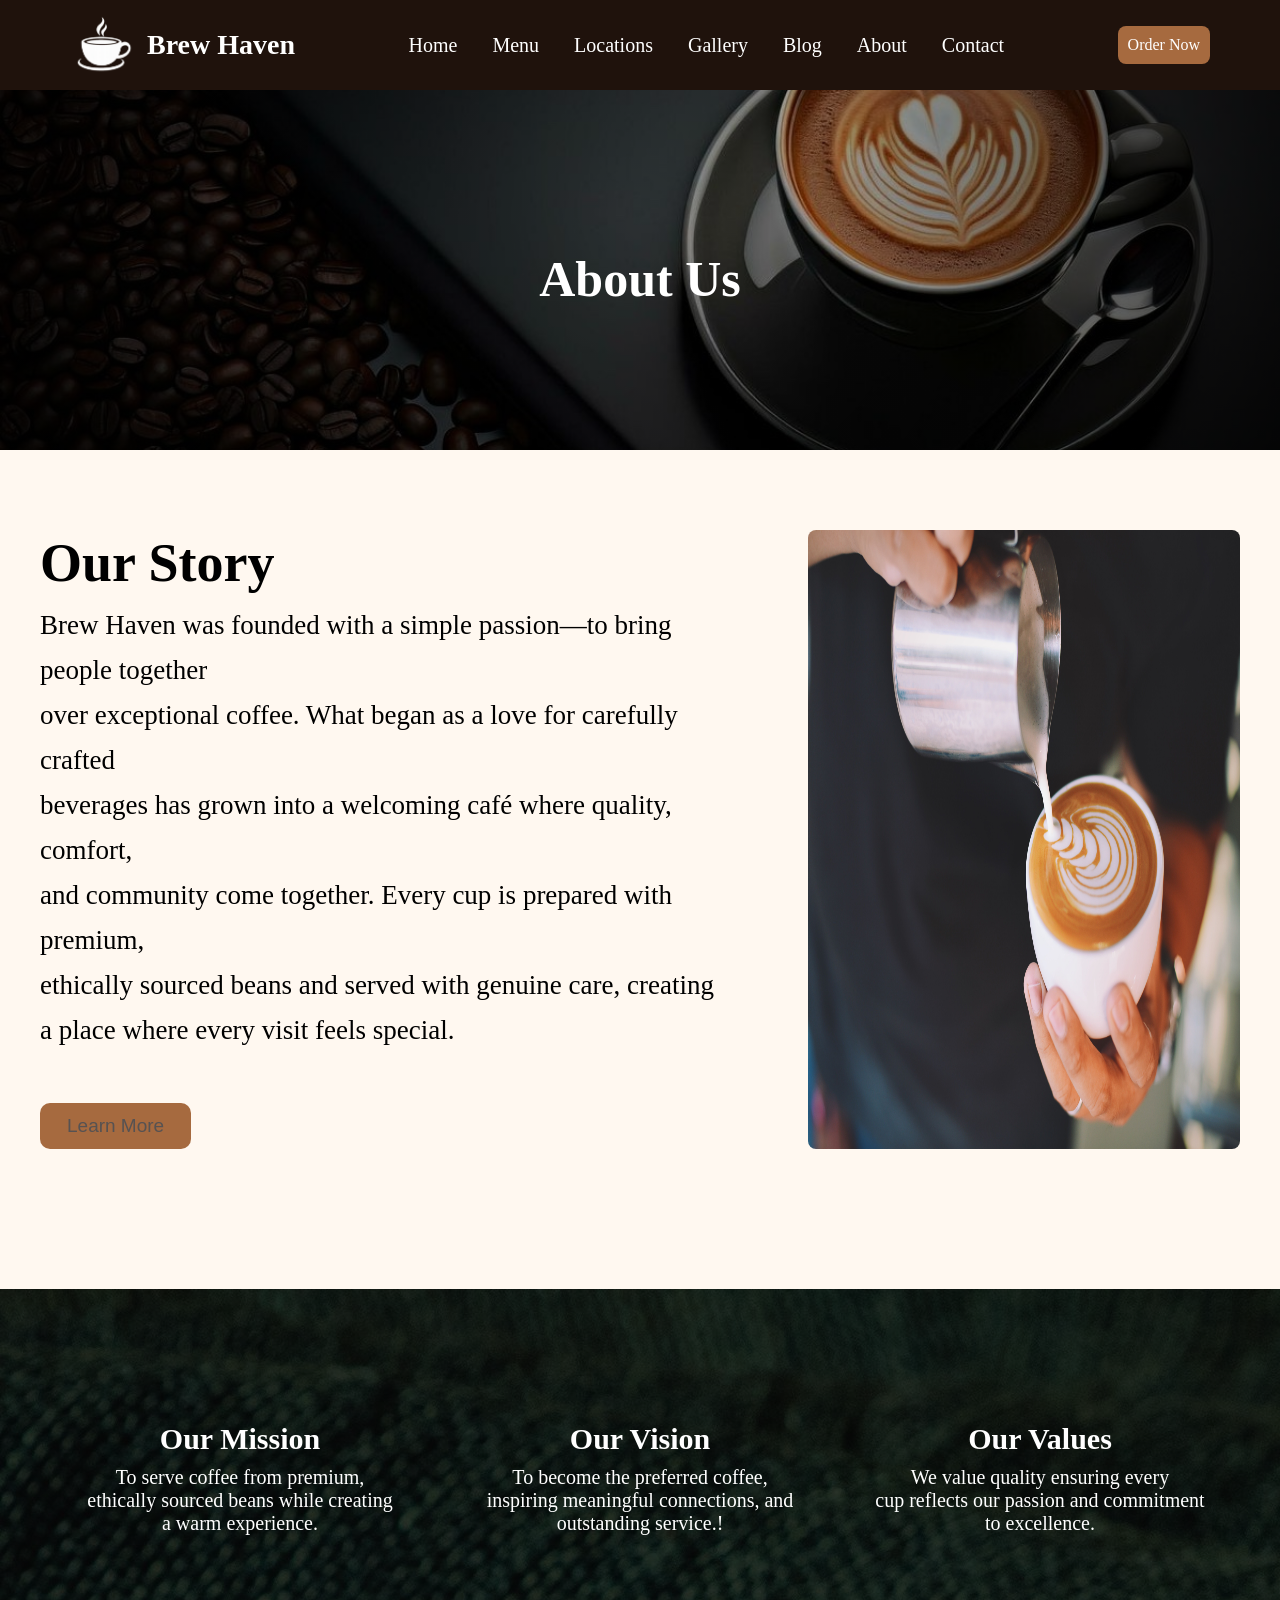
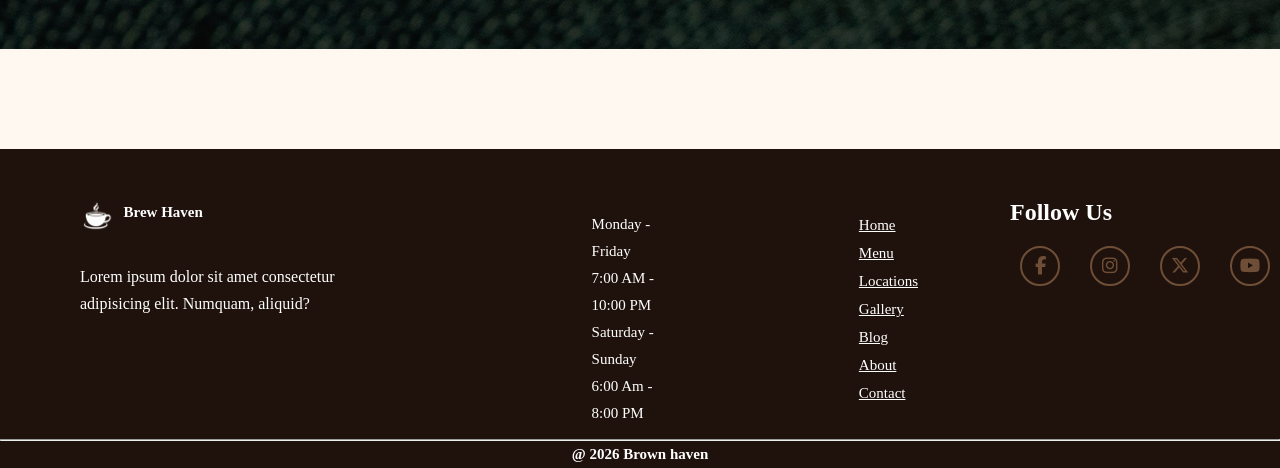
==== about.html @ 43dc7572 "first commit" ====
<!DOCTYPE html>
<html lang="en">
<head>
    <meta charset="UTF-8">
    <meta name="viewport" content="width=device-width, initial-scale=1.0">
    <title>MyCoffee Shop</title>
    <link rel="stylesheet" href="style.css">
    <link rel="stylesheet" href="https://cdnjs.cloudflare.com/ajax/libs/font-awesome/6.7.2/css/all.min.css">
</head>
<body>
    <header>
        <nav class="navbar">
            <!--Logo and the h1 -->
            <div class="logo">
                 <img src="22img/logo.png" alt="logo">
                <h2>Brew Haven</h2>
            </div>

            <!--Navogation bar menus using ul list and also a class nav-links-->
            <ul class="nav-links">
                <li><a href="index.html">Home</a></li>
                <li><a href="menu.html">Menu</a></li>
                <li><a href="location.html">Locations</a></li>
                <li><a href="gallery.html">Gallery</a></li>
                <li><a href="blog.html">Blog</a></li>
                <li><a href="about.html">About</a></li>
                <li><a href="contact.html">Contact</a></li>

            </ul>
            <!--Button using a link and a calss order-btn -->
            <a href="#" class="order-btn"> Order Now</a>
        </nav>
    </header>

    <section class="hero-about">
        <h1>About Us</h1>
    </section>

    <section class="our-story">
        <div class="story-text">
            <h3>Our Story</h3>
            <p>Brew Haven was founded with a simple passion—to bring people together <br>
                over exceptional coffee. What began as a love for carefully crafted <br>
                 beverages has grown into a welcoming café where quality, comfort, <br>
                  and community come together. Every cup is prepared with premium, <br>
                   ethically sourced beans and served with genuine care, creating  <br>
                   a place where every visit feels special.</p>
             <button>
                Learn More
             </button>
        </div>
      
        
       <img src="22img/2.jpg" alt="">
   
       
       
    </section>

    <section class="about-goal">
        <div class="goals">
         <img src="" alt="">
         <h3>Our Mission</h3>
         <p> To serve coffee from premium, <br>
            ethically sourced beans while creating <br>
              a warm experience.</p>
        </div>

         <div class="goals">
         <img src="" alt="">
         <h3>Our Vision</h3>
         <p>To become the preferred coffee, <br>
            inspiring meaningful connections, and <br>
            outstanding service.!</p>
        </div>


         <div class="goals">
         <img src="" alt="">
         <h3>Our Values</h3>
         <p>We value quality ensuring every  <br>
            cup  reflects our passion and   commitment  <br>
             to excellence.</p>
        </div>
    </section>
     <footer>
   <div class="footers">
    <div class="one-footer">
       <div class="f-logo">
        <img src="22img/logo.png" alt="">
        <h3>Brew Haven</h3>
       </div>

       <p>Lorem ipsum dolor sit amet consectetur <br> adipisicing elit. Numquam, aliquid?</p>

    </div>

      <div class="opening-h">
       <p>Monday - Friday <br> 7:00 AM - 10:00 PM</p> 
       <p>Saturday - Sunday <br> 6:00 Am - 8:00 PM</p>
    </div>

    <div class="links">
           <ul class="ul-footer">
                <li><a href="index.html">Home</a></li>
                <li><a href="menu.html">Menu</a></li>
                <li><a href="location.html">Locations</a></li>
                <li><a href="gallery.html">Gallery</a></li>
                <li><a href="blog.html">Blog</a></li>
                <li><a href="about.html">About</a></li>
                <li><a href="contact.html">Contact</a></li>
            </ul>
    </div>

  


    <div class="social">
    <h2>Follow Us</h2>

    <div class="f-icon">
    <a href="https://www.facebook.com/" target="_blank">
        <i class="fa-brands fa-facebook-f"></i>
    </a>

    <a href="https://www.instagram.com/" target="_blank">
        <i class="fa-brands fa-instagram"></i>
    </a>

    <a href="https://x.com/" target="_blank">
        <i class="fa-brands fa-x-twitter"></i>
    </a>

    <a href="https://www.youtube.com/" target="_blank">
        <i class="fa-brands fa-youtube"></i>
    </a>
</div>
    </div>
   </div>

   <hr>
   <h5>@ 2026 Brown haven</h5>
   </footer>

</body>
</html>
---- style.css ----
*
{
    margin: 0;
    padding: 0;
    box-sizing: border-box;
}

body
{
    background-color: #FFF8F0;

}
/*Navbar there is a header inside the it a nav with a class 
(navbar) a div for img logo and a h2 so then a ul with class(nav-links) inside navigation bar or menu
and lastly a link a with class (order-btn) for button   */
.navbar
{
    width: 100%;
    height:90px;
    background: #1f120c;
    display: flex;
    justify-content: space-between;
    align-items: center;
    padding: 0 70px;
    position:fixed;
    z-index: 1000;
    
}

.logo
{
    display: flex;
    align-items: center;
    justify-content: center;
    gap: 10px;
}
.logo img
{
    width: 67px;
}
.logo h2
{
    color: white;
    font-size: 28px;
    font-weight: 600;

}
.nav-links
{
    display: flex;
    list-style: none;
    gap: 35px;
}

.nav-links a
{
    text-decoration: none;
    color: white;
    font-size: 20px;
    transition: .3s;
}

.nav-links a:hover
{
    color: #d4a373;
}
.order-btn
{
    text-decoration: none;
    background-color: #a66a3f;
    color:white;
    border-radius: 8px;
    transition: .3s;
    padding: 10px;
    font-size: 16px;
}
.order-btn:hover
{
    background: #8a5731;
}

/* it is the first section (hero) 
here used only a h1 and  a p and a button link */

.hero
{
   background-image: url(22img/bg1.png); 
   background-position: ;
   background-repeat: no-repeat;
   background-size:cover;
   width: 100%;
   height: 70vh;
   padding-top: 90px;
   padding-left: 200px;
   padding-top: 200px;
}
.hero h1
{
   font-size: 80px;
   color: white;
}

.hero p
{
  color: white;
  margin-bottom: 50px;
  line-height: 3vh;
  margin-top: 20px;
  font-size: 23px;
  word-spacing: 5px;
}
.btnn 
{
   font-size: 23px;
   color: white;
   border-radius: 7px;
   padding: 14px;
   background:#A66A3F ;
    

}

.btnn:hover
{
  background: #bf8155;
}

.hero a 
{
   text-decoration: none; 
  
  
}

/*  icon-box  
here is div class (cards)  
and another div class (card) 
inside the card are a img , h3 and p 
so overall inside the cards there is 
4 card */

.icon-box
{
  background-color: antiquewhite;
  
}

.cards
{
    display: flex;
    gap:10px;
    justify-content: center;
    
    
}
.card
{
    padding: 20px;
    justify-content: center;
    align-items: center;
    text-align: center;

}
.card h3 
{
   padding: 0;
   
}
.card p
{
    padding: 0;
    
}
.card img
{
    width: 30%;
    opacity: 0.7;
    transition: .10s;

}
.card img:hover
{
     transform: translateY(-10px);
    
}

/* Main s
section class (home-section) 
 on the left side an img
 and rigth side the text (h3 and p)
 and a button class(home-btn) link */

.main
{
    background-color: #FFF8F0;
}
.home-section
{
    display: flex;
    margin-top: 100px;
    justify-content: center;
    gap: 90px;
}
.home-section img
{
    width: 30%;
    border-radius: 7px;

}
.home-section h3
{
    font-size: 35px;
    margin-bottom: 20px;
    margin-top: 40px;
}
.home-section p
{
    font-size: 20px;
    line-height: 4vh;
   
}
.home-btn
{
    background-color: #bf8155;
    padding:14px 20px;
    border-radius: 7px;
    border: none;
    margin-top: 30px;
    font-size: 20px;
    
}
.home-btn a
{
    text-decoration: none;
    color: white;
    padding: 17px;
}
.home-btn:hover
{
    background: #d4a373;

}

/* section class popular-coffee
ohhhhhhhhhhhhh god 
soo in this section the main section is popular-coffee
and inside  div class coffee
inside img , h3, h4 
so there is 4 div class coffee*/

.popular-coffee
{
    display: grid;
    grid-template-columns: repeat(4,2fr);
    gap: 10px;
    text-align: center;
    justify-content: center;
    margin-top: 40px;
    gap: 40px;

    
    
}

.all
{
    text-align: center;
    margin-top: 80px;
    
}
.all h2
{
    font-size: 50px;
    position: relative;
     transition: 0.3s;
}

.all h2:hover
{
    color: #8a5731;
}

.all h2:hover::after 
{
    content: "";
    width: 20%;
    height: 2px;
    background:#8a5731;
    position: absolute;
    bottom: -5px;
    left: 50%;
    transform: translateX(-50%);

}

.coffee
{
    background-color: antiquewhite;
    width: 70%;
    margin: 0 auto;
    box-shadow: 5px 5px 20px rgb(229, 193, 157);
    transition: 0.5s;
}

.coffee:hover
{
  transform:translateY(20px);
}
.coffee h3 
{
   font-size: 22px;
}
.coffee h4
{
    font-size: 15px;
    color: #8a5731;
    margin-bottom: 20px;
}
.coffee img
{
    object-fit: cover;
   width:100% ;
   border-radius: 5px;

}

/*featured menu 
in this section first we have a group of buttons
there is 5 buttons without link so 
 the button div class is buttons
 and then we have our menu div it is the main menu of menu-card div 
 so inside the menu-card is a img 
 h3, h4 and a button
 so there are 5 menu-card div*/

 .featured-menu
{
  
  text-align: center;
  margin-top: 100px;
}

 .featured-menu h2
 {
    font-size: 50px;
    margin-bottom: 24px;
 }

.buttons button
{
    background-color: antiquewhite;
    padding: 13px 36px;
    border: none;
    font-size: 16px;
    border-radius: 10px;
    margin: 12px;

}

.buttons button:hover
{
    background-color: #a66a3f;
    color:antiquewhite;
}
.menus
{
    margin: 0 auto;
    width:70%;
    display: grid;
    grid-template-columns: repeat(4,2fr);
    margin-top: 40px;
    gap: 2px;
    column-gap: 50px;
    row-gap: 40px;  

}
.menu-card
{
     background:  antiquewhite;
     border-radius: 10px;
     box-shadow: 3px 3px 17px rgb(238, 206, 174);
     transition:0.5s ;
    
}
.menu-card:hover
{
    transform: translateY(12px);
}

.menu-card img
{
   width:100%;
   object-fit: cover;
    border-radius: 5px;
}
.menu-card button
{
    background-color:  #a66a3f;
    padding: 8px 18px;
    border: none;
    font-size: 12px;
    border-radius: 10px;
    margin: 12px;

}
.menu-card button:hover
{
    background-color: #d4a373;
    color:antiquewhite;
}

/*customer section
here is a div class (review) inside this section
so we have 3 review div 
inside each p, h3 and img */

.customer
{
    display: grid;
    grid-template-columns: repeat(3,1fr);
    gap:30px;
    margin-top: 100px;
    justify-content: center;
    text-align: center;
    background-color: rgb(253, 243, 229);
    padding: 70px;
   
    
}
.review
{
   background-color: #FFF8F0;
   width:70%;
   height: 27vh;
   border-radius:0  100px 20px;
    margin-left: 100px;
    box-shadow: 3px 3px 17px rgb(238, 206, 174);
    opacity: 1;
}

.review:hover
{
    background-color: #fffdfb;;
}
.review img
{
    
    width: 16%;
    justify-content:center;
    border-radius: 50%;
    margin-left: 200px;
    
}
.review h3
{
    font-size: 15px;
    margin-top: 20px;
    margin-bottom: -25px;
    margin-right: 100px;
}
.review p
{
    font-size: 20px;
    margin-bottom: 30px;
    margin-top: 50px;
    text-align: start;
    padding: 0 20px;
}

/*newsletter 
inside this section here is a div class (news-text)
so inside the news-text here is a h2, p and two input 
and done */ 

.newsletter
{
   margin-top: 100px;
   background-image: url(22img/bgg1.png);
   background-repeat: no-repeat;
   margin-bottom: -10px;

   width: 100%;
   height: 15vh;
   color: white;
   padding: 170px;
}

.news-text h2 
{
    color: white;
}
input[type="email"] 
{
    background-color:white ;
    padding: 10px 60px;
    border:none;
    border-radius: 8px;
    margin-top: 20px;
}

input[type="submit form"]
{
  background-color:white ;
    padding: 10px 10px;
    border:none;
    border-radius: 8px;
    margin-top: 20px;
}
input:hover
{
    background-color: #a66a3f;
    
}
input::placeholder
{
  text-align: start;
}


/*Footerrrrr
ohhhhh finallyyy
*/

footer
{
   background-color: #1f120c;
   color: white;
    line-height: 3vh;

   
  
}
footer h5
{
    text-align: center;
    font-size: 15px;
  
}
.footers
{
    display: flex;
    gap: 80px;
    background-color: #1f120c;
    color: white;
    padding-top: 50px;
    
}
.one-footer
{
   margin-left: 80px ;
}

.f-logo
{
    display: flex;
    gap: 10px;
    margin-bottom: 30px;
}
.f-logo img
{
    width: 8%;
    justify-content: center;
    align-items: center;
}
.f-logo h3
{
    font-size: 15px;
   

}

/* footer second 
links*/

.links
{
    color: white;
     padding: 12px;
}
.ul-footer a
{
    color: white;
    
    font-size: 15px;
   
}
.ul-footer
{
   list-style: none;

}

.ul-footer a:hover
{
    background-color: antiquewhite;
    color: black;
   

}

/*opening-h */
.opening-h
{
    font-size: 15px;
    padding: 12px;
    margin-right: 80px;
}
.f-icon {
    display: flex;
    gap: 10px;
    margin-top: 10px;
}

.f-icon a {
    width: 40px;
    height: 40px;
    border: 2px solid #6F4E37;
    color: #6F4E37;
    border-radius: 50%;
    text-decoration: none;
    font-size: 18px;
    transition: .3s;
     display: flex;
    justify-content: center;
    align-items: center;
    gap: 20px;
    margin: 10px;
}

.f-icon a:hover{
    background: #6F4E37;
    color: white;
    transform: translateY(-5px);
}
/* About Page
hero-about section
*/
.hero-about
{
   background-image:  radial-gradient(circle, rgba(0,0,0,0.2), rgba(0,0,0,0.8)),url(22img/n1.jpg); 
   background-position:top ;
   background-repeat: no-repeat;
   background-size:cover;
   width: 100%;
   height: 50vh;
   padding-top: 250px; 
  
 
}
.hero-about h1
{
    color: white;
    text-align: center;
    font-size: 50px;
    align-items: center;
    justify-content: center;
    
}

/* */

.our-story
{
    display: flex;
    justify-content: center;
    padding: 40px;
    gap: 80px;
    margin-top: 40px;

}

.story-text
{
    line-height: 3vh;
}
.story-text h3
{
    font-size: 54px;
    margin-bottom: 26px;
    margin-top: 20px;
}
.story-text p
{
    font-size: 27px;
    line-height: 5vh;
}
.story-text button
{
    background-color:  #a66a3f;
    padding: 12px 27px;
    border: none;
    font-size: 19px;
    border-radius: 10px;
    margin-top: 50px;

}
.story-text button:hover
{
    background-color: #d4a373;
    color:antiquewhite;
}



.our-story img
{
  width: 36%;
  border-radius: 8px;
   
}

/*about-goal  background-color: #fffdfb;;
 */

.about-goal
{
    display: grid;
    grid-template-columns: repeat(3,1fr);
    justify-content: center;
    align-items: center;
    padding: 40px;
    text-align: center;
    margin-bottom: 100px;
    margin-top: 100px;
   background-image:  linear-gradient(rgba(0,0,0,0.7), rgba(0,0,0,0.7)),url(22img/b.jpg);
   background-repeat:no-repeat;
   width: 100%;
   height: 40vh;
   color: white;
   background-attachment:scroll;
    
}
.about-goal p
{
    font-size:20px ;
    margin-top: 10px;
}
.about-goal h3
{
    font-size: 30px;
}

/*contact page */
.contact-hero
{
   background-image:  radial-gradient( rgba(0,0,0,0.8), rgba(0,0,0,0.8)),url(22img/been.jpg); 
   background-position:bottom;
   background-repeat: no-repeat;
   background-size:cover;
   width: 100%;
   height: 50vh;
   padding-top: 250px; 
   color: white;
   text-align: center;
   font-size:50px ; 
}
.contact
{
    padding: 200px;
    display: flex;
    gap: 50px;
}

.form
{
   margin-left: 140px;
   background-color: #f9e1cece ;
   border-radius: 10px;
   padding: 50px;
}
input[type="text"],textarea,input[type="email"]
{
    background-color: #f9eee6;
    border: 2px solid #ccad94;
    border-radius: 5px;
    padding: 10px;
    margin: 5px;
    font-size: 20px;
}

.text-form input,button
{
   padding: 12px 44px;
   color: rgb(86, 82, 82);

}
::placeholder
{
    text-align: start;
    font-size: 16px;
}
.sub input
{
   padding: 12px 200px; 
   
}
.form button
{
   padding: 12px 240px;  
   background-color: #88462a;
   border: none;
    border-radius: 5px;
    margin: 5px;
    font-size: 20px;
    color: #FFF8F0;

}
.form button:hover
{
  background-color: #f9eee6;
  color: #a09895;
}
/* */
.information
{
    font-size: 26px;
    line-height: 6vh;
}

.map {
    width: 100%;
    height: 450px;
    border-radius: 15px;
    overflow: hidden;
}

.map iframe {
    width: 100%;
    height: 100%;
    border: none;
}

/*menu page
section menu-hero 
inside a h1  */
.menu-hero
{
   background-image:  radial-gradient( rgba(0,0,0,0.6), rgba(0,0,0,0.8)),url(22img/6.jpg); 
   background-position:bottom;
   background-repeat: no-repeat;
   background-size:cover;
   width: 100%;
   height: 50vh;
   padding-top: 250px; 
   color: white;
   text-align: center;
   font-size:50px ;
}
.blank
{
    background-color:  #FFF8F0;
    width: 100%;
    padding: 100px;
}

/*location-hero */

.location-hero
{
  background-image:  radial-gradient( rgba(0,0,0,0.8), rgba(0,0,0,0.8)),url(22img/4.jpg); 
   background-position:auto;
   background-repeat: no-repeat;
   background-size:cover;
   width: 100%;
   height: 50vh;
   padding-top: 250px; 
   color: white;
   text-align: center;
   font-size:50px ;

}
.locations
{
    margin: 0 auto;
    width:80%;
    height: 35vh;
    display: grid;
    grid-template-columns: repeat(4,2fr);
    margin-top: 40px;
    gap: 2px;
    column-gap: 50px;
    row-gap: 40px; 
    margin-top: 80px; 
    margin-bottom: 60px;
    text-align: center;

}
.location-cards
{
     background:  antiquewhite;
     border-radius: 10px;
     box-shadow: 3px 3px 17px rgb(238, 206, 174);
     transition:0.5s ;
    
}
.location-cards:hover
{
    transform: translateY(12px);
}

.location-cards img
{
   width:100%;
   object-fit: cover;
    border-radius: 5px;
}
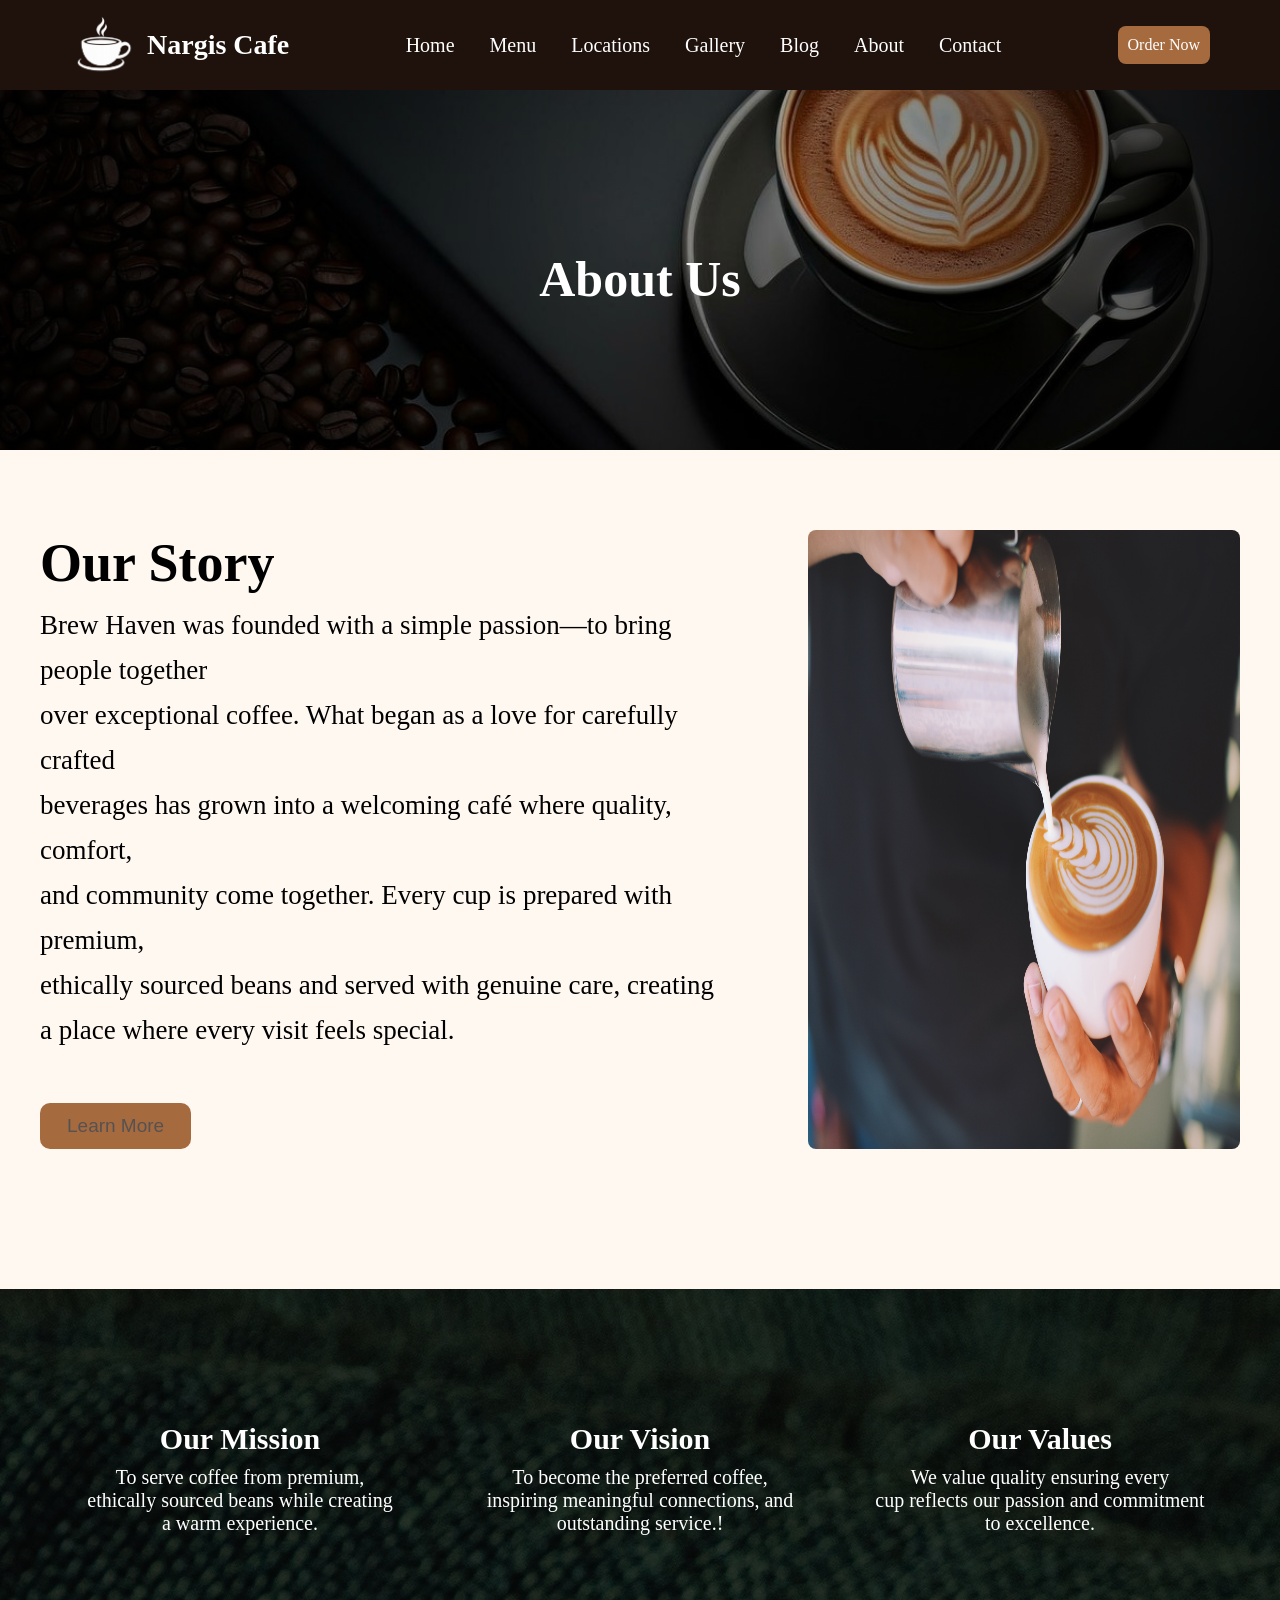
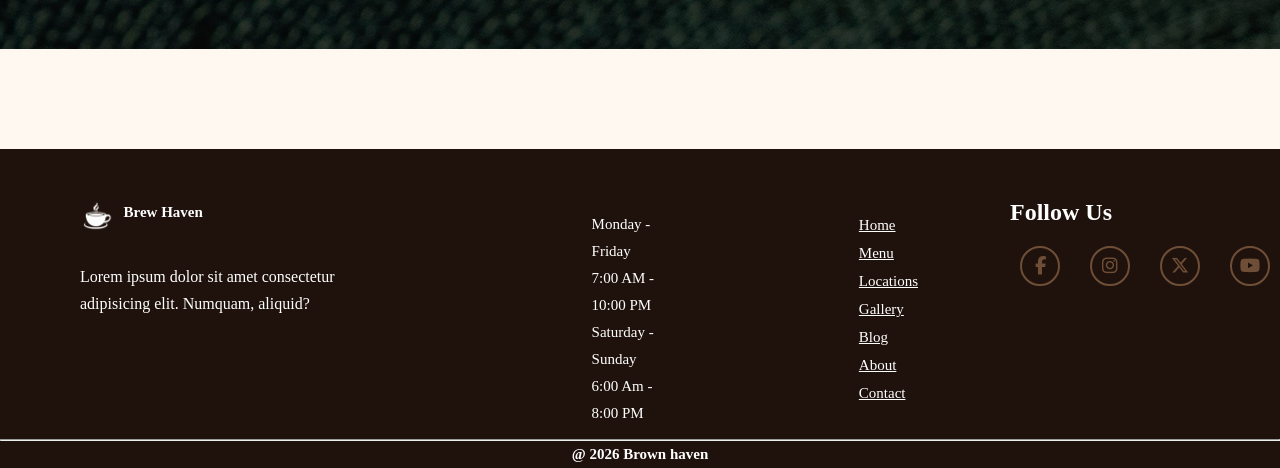
==== commit 05ce7f20: "changes on location page on p font size" ====
--- a/about.html
+++ b/about.html
@@ -3,7 +3,7 @@
 <head>
     <meta charset="UTF-8">
     <meta name="viewport" content="width=device-width, initial-scale=1.0">
-    <title>MyCoffee Shop</title>
+    <title>My Coffee Shop</title>
     <link rel="stylesheet" href="style.css">
     <link rel="stylesheet" href="https://cdnjs.cloudflare.com/ajax/libs/font-awesome/6.7.2/css/all.min.css">
 </head>
@@ -13,7 +13,7 @@
             <!--Logo and the h1 -->
             <div class="logo">
                  <img src="22img/logo.png" alt="logo">
-                <h2>Brew Haven</h2>
+                <h2>Nargis Cafe</h2>
             </div>
 
             <!--Navogation bar menus using ul list and also a class nav-links-->
@@ -27,7 +27,7 @@
                 <li><a href="contact.html">Contact</a></li>
 
             </ul>
-            <!--Button using a link and a calss order-btn -->
+            <!--Button using a link and a class order-btn -->
             <a href="#" class="order-btn"> Order Now</a>
         </nav>
     </header>
